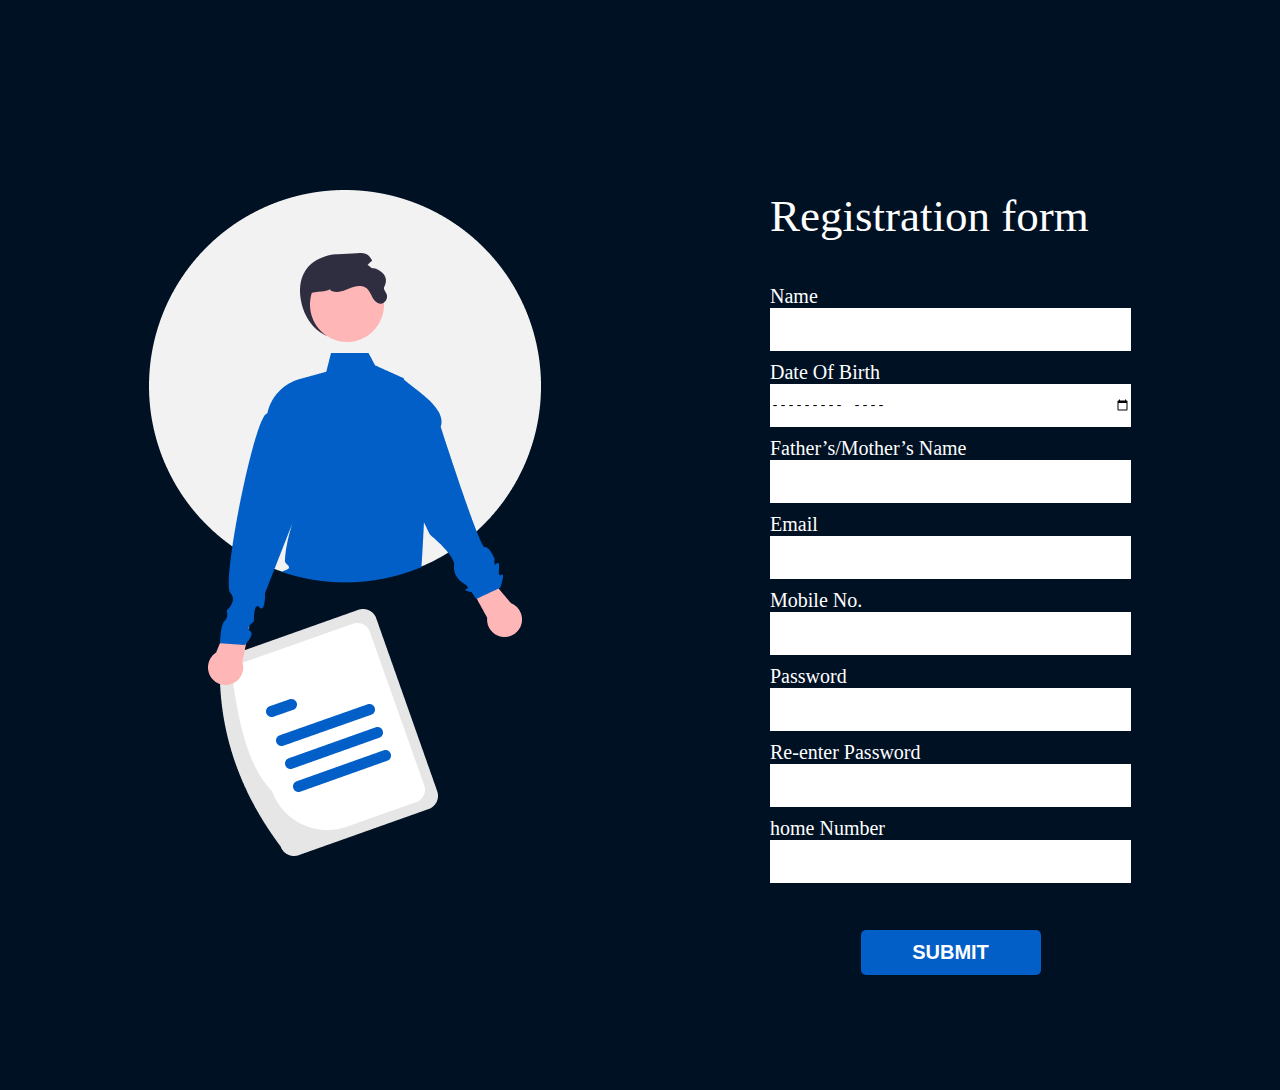
==== HW3/registration.html @ 7cf40c36 "new project" ====
<!DOCTYPE html>
<html lang="en">
<head>
    <meta charset="UTF-8">
    <meta http-equiv="X-UA-Compatible" content="IE=edge">
    <meta name="viewport" content="width=device-width, initial-scale=1.0">
    <title>Document</title>
    <link rel="stylesheet" href="css/main.css">
</head>
<body>
    <div class="container-registr">
        <div class="registr_photo">
            <img src="img/figure.png" alt="registration">
        </div>
        <div class="registr-form">
            <h2>Registration form</h2>
            <form action="#">
                <label for="name">Name</label>
                <input type="name" name="name">
                <label for="birthdaytime">Date Of Birth</label>
                <input type="month" id="bdaymonth" name="bdaymonth">
                <label for="name">Father’s/Mother’s Name</label>
                <input type="name" name="Father’s/Mother’s Name">
                <label for="email">Email</label>
                <input type="email" name="email">
                <label for="phone">Mobile No.</label>
                <input type="tel" name="phone">
                <label for="password">Password</label>
                <input type="password" name="password">
                <label for="password">Re-enter Password</label>
                <input type="password" name="password">
                <label for="phone">home Number</label>
                <input type="tel" name="phone">
                
                <button class="button-registr btn" type="submit">Submit</button>
            </form>
        </div>
    </div>
    
</body>
</html>
---- HW3/css/main.css ----
body{
    margin: 0;
    padding: 0;
}

h2{
    font-size: 45px;
    font-family: DM Serif Display;
    font-weight: 400;
    margin: 43px 0;
}

.container-login, .container-registr{
    display: flex;
    background: #001124;
    color: #fff;
    min-height: 100vh;
    padding-top: 190px;
}

.login-enter{
    width: 361px;
    padding-left: 107px;
}

form{
    font-family: Padauk;
}

form a{
    color: #499FFE;
    font-size: 20px;
    font-style: normal;
    font-weight: 400;
    line-height: normal;
    text-decoration: none;
}

form a:hover{
    text-decoration: underline;
    color: #1682f5;
}

form span{
    font-size: 20px;
}

label{
    font-size: 20px;
    font-style: normal;
    font-weight: 400;
}

input{
    width: 361px;
    height: 43px;
    padding: 0;
    margin-bottom: 10px;
    border: none;
}

form p{
    margin:0;
}

.btn{
    text-transform: uppercase;
    border: none;
    width: 180px;
    background: #015FC7;
    padding: 11px 0;
    color: #fff;
    font-size: 20px;
    font-weight: 700;
    margin-top: 10px;
    cursor: pointer;
}

.container-registr{
    justify-content: center;
}

.registr-form{
    width: 361px;
    padding-left: 229px;
}

.registr-form h2{
    padding-top: 0;
    margin-top: 0;
}

.button-registr{
    display: block;
    margin: 37px auto;
    border-radius: 5px;
}
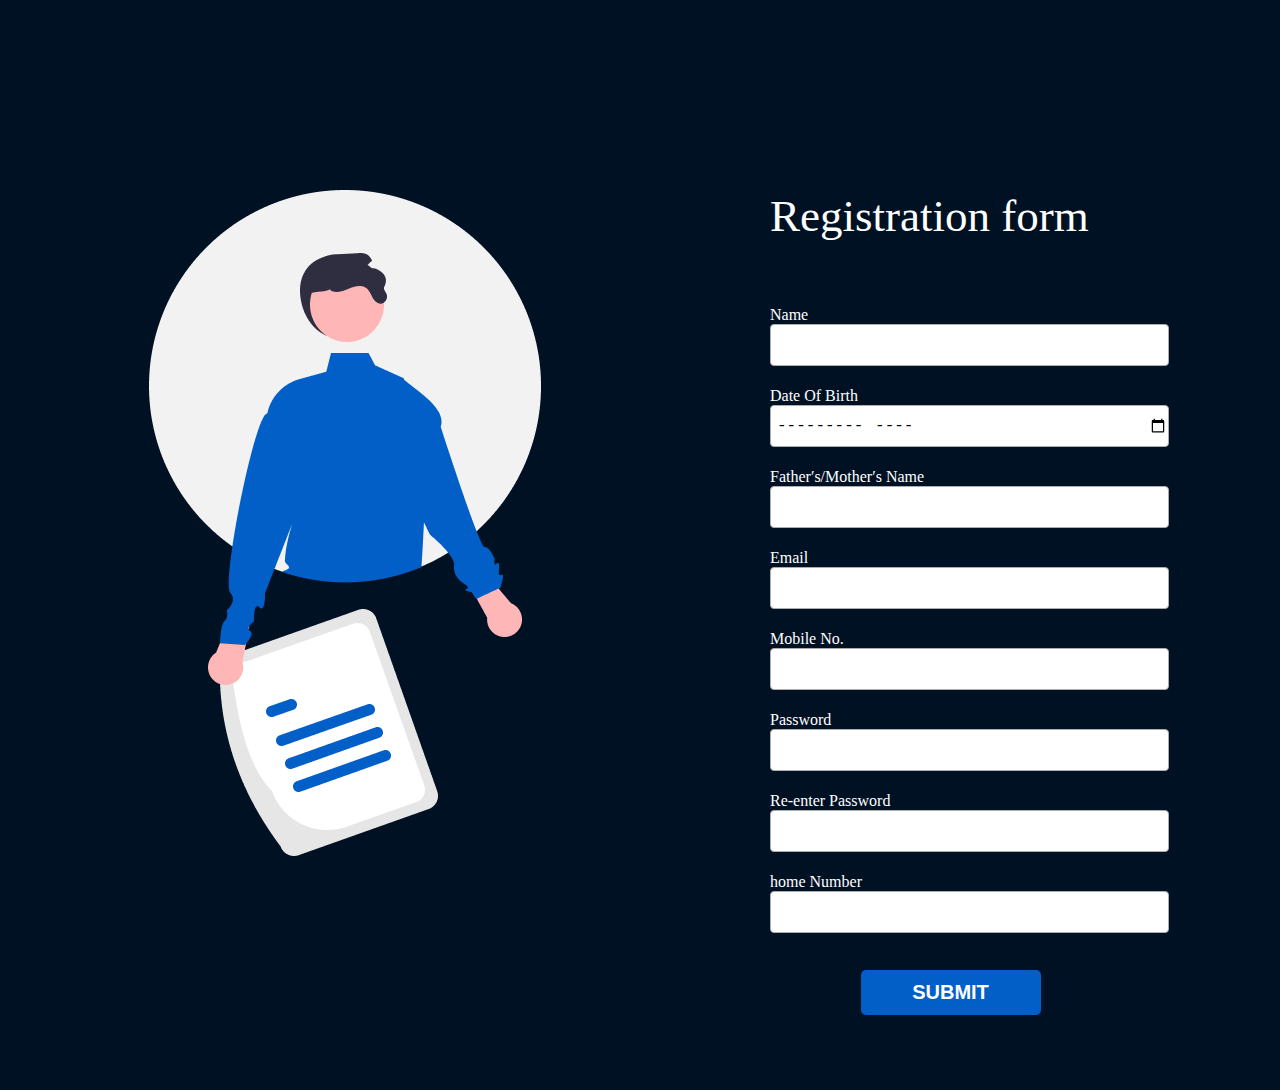
==== commit df107adb: "hw3" ====
--- a/HW3/registration.html
+++ b/HW3/registration.html
@@ -19,8 +19,8 @@
                 <input type="name" name="name">
                 <label for="birthdaytime">Date Of Birth</label>
                 <input type="month" id="bdaymonth" name="bdaymonth">
-                <label for="name">Father’s/Mother’s Name</label>
-                <input type="name" name="Father’s/Mother’s Name">
+                <label for="name">Father&prime;s/Mother&prime;s Name</label>
+                <input type="name" name="Fathers/Mothers Name">
                 <label for="email">Email</label>
                 <input type="email" name="email">
                 <label for="phone">Mobile No.</label>
@@ -31,7 +31,6 @@
                 <input type="password" name="password">
                 <label for="phone">home Number</label>
                 <input type="tel" name="phone">
-                
                 <button class="button-registr btn" type="submit">Submit</button>
             </form>
         </div>
--- a/HW3/css/main.css
+++ b/HW3/css/main.css
@@ -10,17 +10,15 @@
     margin: 43px 0;
 }
 
-.container-login, .container-registr{
-    display: flex;
-    background: #001124;
-    color: #fff;
-    min-height: 100vh;
-    padding-top: 190px;
-}
-
-.login-enter{
-    width: 361px;
-    padding-left: 107px;
+h3{
+    font-size: 24px;
+    font-weight: 700;
+    margin-bottom: 79px;
+}
+
+h4{
+    font-size: 20px;
+    font-weight: 700;
 }
 
 form{
@@ -46,16 +44,14 @@
 }
 
 label{
-    font-size: 20px;
-    font-style: normal;
-    font-weight: 400;
+    margin-top: 21px;
+    display: inline-block;
 }
 
 input{
     width: 361px;
     height: 43px;
     padding: 0;
-    margin-bottom: 10px;
     border: none;
 }
 
@@ -76,6 +72,28 @@
     cursor: pointer;
 }
 
+.container-login, .container-registr{
+    display: flex;
+    background: #001124;
+    color: #fff;
+    min-height: 100vh;
+    padding-top: 190px;
+}
+
+.login-enter{
+    width: 361px;
+    padding-left: 107px;
+}
+
+.login-enter input{
+    margin-bottom: 10px;
+}
+
+.login-enter label{
+    font-size: 20px;
+    font-weight: 400;
+}
+
 .container-registr{
     justify-content: center;
 }
@@ -94,4 +112,125 @@
     display: block;
     margin: 37px auto;
     border-radius: 5px;
+}
+
+section{
+    background: #f9f9f9;
+    color: #171717;
+    font-family: 'Public Sans', sans-serif;
+}
+
+.content{
+    width: 826px;
+    margin: 0 auto;
+}
+
+.intake-page span{
+    color: #D83933;
+    font-size: 14px;
+    font-weight: 400;
+}
+
+.intake-page p{
+    font-size: 14px;
+    font-weight: 400;
+    margin: 0 0 24px 0;
+    padding: 0 41px;
+}
+
+.information-form, .official-wrap, .system-wrap{
+    display: flex;
+    justify-content: space-between;
+    border-bottom: 1px solid #d1d1d1;
+    padding-bottom: 20px;
+}
+
+select, input{
+    width: 392px;
+    font-size: 16px;
+    font-weight: 400;
+    border-radius: 4px;
+    border: 1px solid #adadad;
+    height: 40px;
+    background: #fff;
+}
+
+input{
+    padding-left: 5px;
+}
+
+.information-form select{
+    padding: 8px 10px;
+}
+
+.left-form{
+    width: 392px;
+}
+
+.left-form label{
+    font-size: 16px;
+    font-weight: 500;
+}
+
+
+.blue select{
+    color: #0050D8;
+}
+
+.centr{
+    text-align: center;
+}
+
+.font-family{
+    font-family: Public Sans;
+}
+
+.checkbox{
+    display: flex;
+    align-items: center;
+    margin-top: 21px;
+}
+
+.checkbox input{
+    width: 24px;
+    height: 24px;
+    margin-right: 10px;
+}
+
+.checkbox label{
+    margin-top: 0;
+}
+
+.right-form{
+    width: 392px;
+}
+
+.disabled{
+    background: #efefef;
+}
+
+.purged{
+    margin-top: 133px;
+}
+
+.block-wrap{
+    display: flex;
+    align-items: flex-end;
+    justify-content: space-between;
+}
+
+.maternity-info{
+    border-bottom: 1px solid #d1d1d1;
+    padding-bottom: 20px;
+}
+
+.button-next{
+    border-radius: 5px;
+    padding: 12px 16px;
+    width: auto;
+}
+
+.form-button{
+    display: flex;
+    justify-content: flex-end;
 }